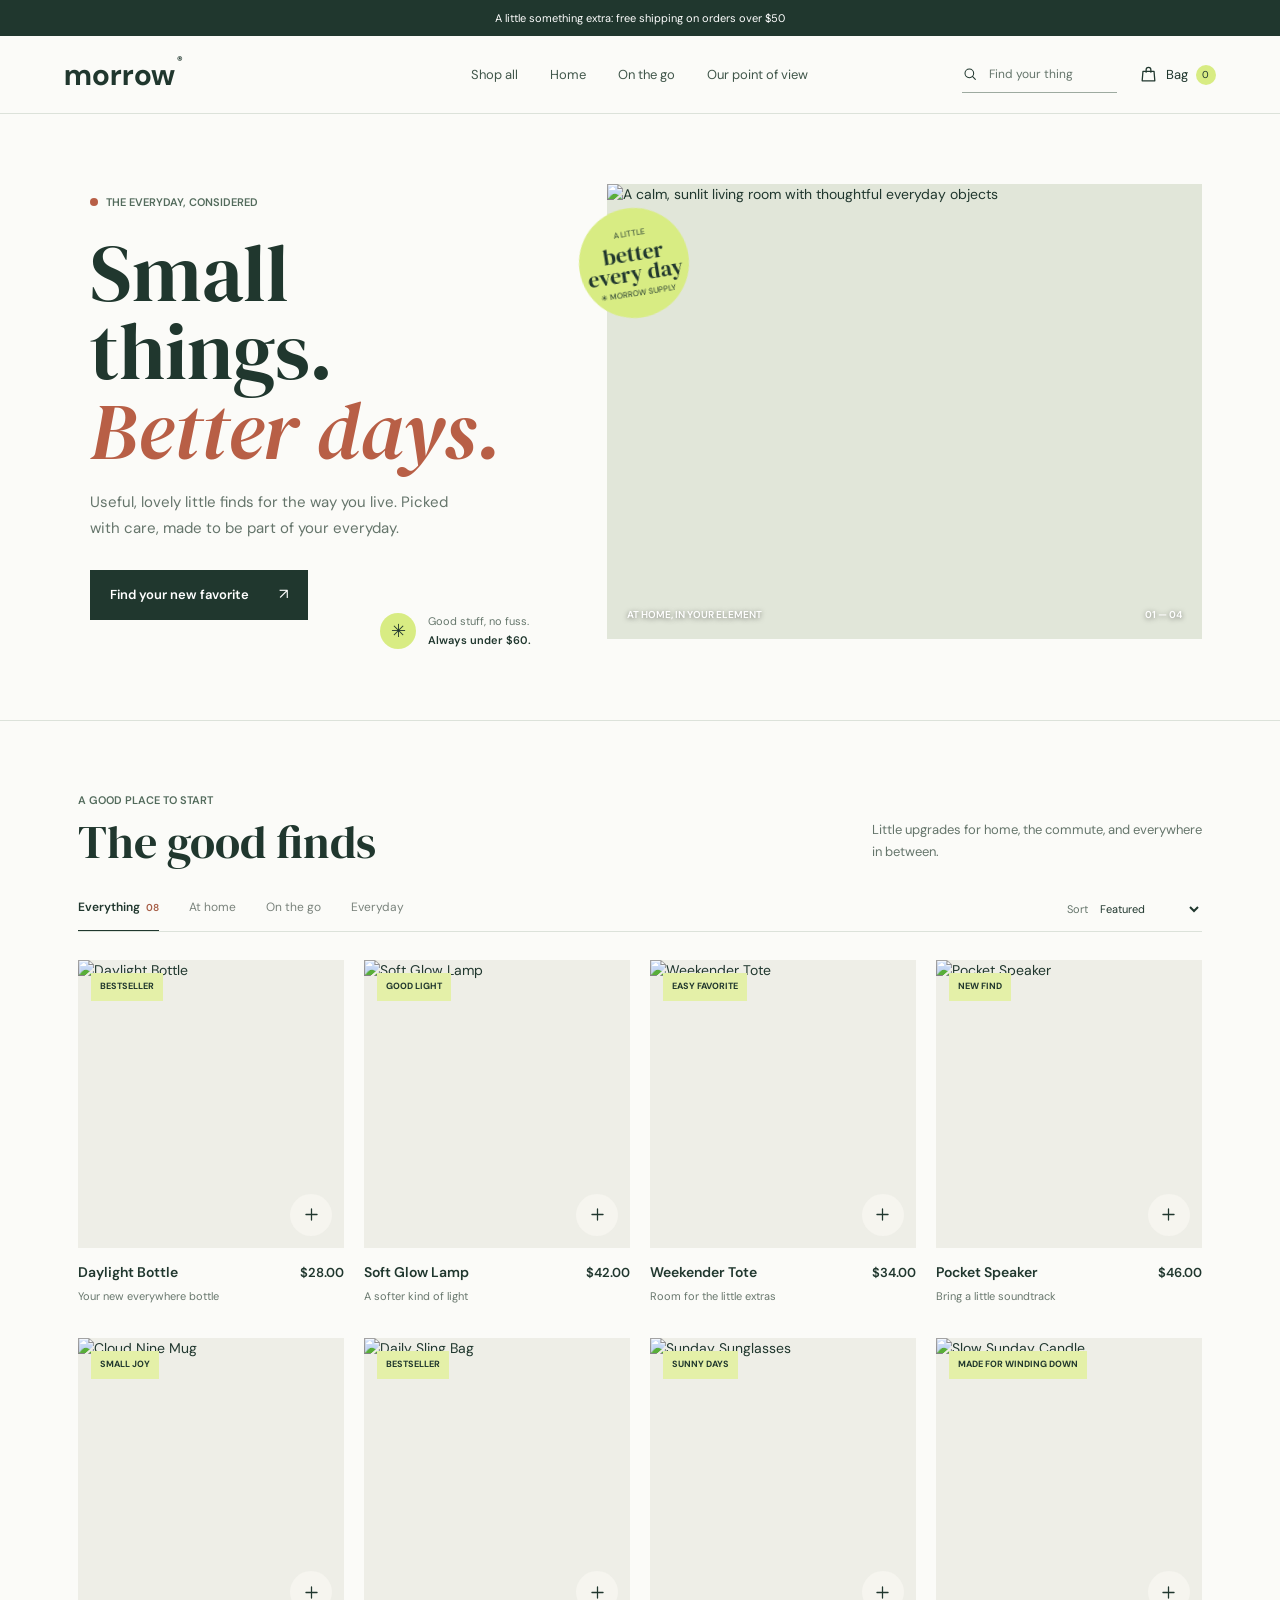
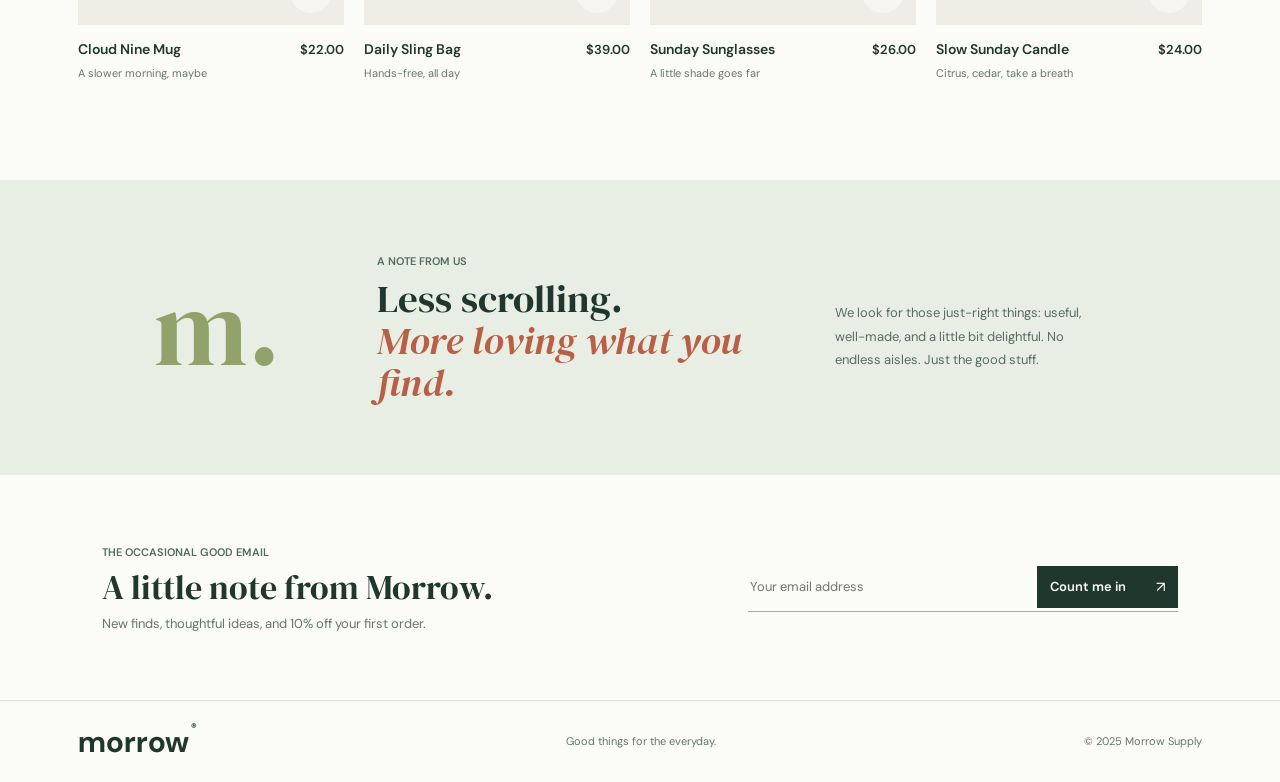
==== index.html @ 66569e4a "Add files via upload" ====
<!doctype html>
<html lang="en">
  <head>
    <meta charset="UTF-8" />
    <meta name="viewport" content="width=device-width, initial-scale=1.0" />
    <meta name="theme-color" content="#f6f5ef" />
    <meta name="description" content="Thoughtful finds for home, travel, and the everyday. Shop the little things that make a difference." />
    <title>Morrow Supply — Small things, better days</title>
    <link rel="preconnect" href="https://fonts.googleapis.com" />
    <link rel="preconnect" href="https://fonts.gstatic.com" crossorigin />
    <link href="https://fonts.googleapis.com/css2?family=DM+Sans:wght@400;500;600;700&family=DM+Serif+Display&display=swap" rel="stylesheet" />
    <link rel="stylesheet" href="styles.css" />
    <script src="app.js" defer></script>
  </head>
  <body>
    <div class="announcement">A little something extra: free shipping on orders over $50</div>

    <header class="site-header">
      <a class="wordmark" href="#top" aria-label="Morrow Supply home">morrow<span>®</span></a>
      <nav class="main-nav" aria-label="Main navigation">
        <a href="#shop">Shop all</a>
        <a href="#shop" data-nav-category="Home">Home</a>
        <a href="#shop" data-nav-category="Travel">On the go</a>
        <a href="#story">Our point of view</a>
      </nav>
      <div class="header-actions">
        <label class="search-box">
          <svg aria-hidden="true" viewBox="0 0 24 24"><circle cx="11" cy="11" r="6.5"></circle><path d="m16 16 4 4"></path></svg>
          <input id="search-input" type="search" placeholder="Find your thing" aria-label="Search products" />
        </label>
        <button class="cart-trigger" id="open-cart" type="button" aria-label="Open shopping bag">
          <svg aria-hidden="true" viewBox="0 0 24 24"><path d="M5 8h14l1 12H4L5 8Z"></path><path d="M9 9V6a3 3 0 0 1 6 0v3"></path></svg>
          <span>Bag</span><span class="cart-count" id="cart-count">0</span>
        </button>
      </div>
    </header>

    <main id="top">
      <section class="hero" aria-labelledby="hero-title">
        <div class="hero-copy">
          <span class="eyebrow"><span class="eyebrow-dot"></span> The everyday, considered</span>
          <h1 id="hero-title">Small things.<br /><em>Better days.</em></h1>
          <p>Useful, lovely little finds for the way you live. Picked with care, made to be part of your everyday.</p>
          <a class="button button-dark" href="#shop">Find your new favorite <span aria-hidden="true">↗</span></a>
          <div class="hero-note"><span class="note-mark">✳</span><span>Good stuff, no fuss.<br /><strong>Always under $60.</strong></span></div>
        </div>
        <div class="hero-image-wrap">
          <img class="hero-image" src="https://images.unsplash.com/photo-1618221195710-dd6b41faaea6?auto=format&fit=crop&w=1400&q=85" alt="A calm, sunlit living room with thoughtful everyday objects" />
          <div class="hero-image-label"><span>AT HOME, IN YOUR ELEMENT</span><span>01 — 04</span></div>
          <div class="hero-sticker" aria-label="A little better, every day"><span>A LITTLE</span><strong>better<br />every day</strong><span>✳ MORROW SUPPLY</span></div>
        </div>
      </section>

      <section class="shop-section" id="shop" aria-labelledby="shop-title">
        <div class="section-heading">
          <div><span class="eyebrow">A good place to start</span><h2 id="shop-title">The good finds</h2></div>
          <p>Little upgrades for home, the commute, and everywhere in between.</p>
        </div>
        <div class="shop-controls">
          <div class="category-tabs" role="group" aria-label="Filter by category">
            <button type="button" class="category-tab is-active" data-category="All">Everything <span>08</span></button>
            <button type="button" class="category-tab" data-category="Home">At home</button>
            <button type="button" class="category-tab" data-category="Travel">On the go</button>
            <button type="button" class="category-tab" data-category="Everyday">Everyday</button>
          </div>
          <label class="sort-control">Sort <select id="sort-select" aria-label="Sort products"><option value="featured">Featured</option><option value="price-low">Price: low to high</option><option value="price-high">Price: high to low</option></select></label>
        </div>
        <div class="product-grid" id="product-grid" aria-live="polite"></div>
        <p class="empty-state" id="empty-state" hidden>No finds match that search. Try another word?</p>
      </section>

      <section class="story-band" id="story">
        <div class="story-mark" aria-hidden="true">m.</div>
        <div class="story-copy"><span class="eyebrow">A note from us</span><h2>Less scrolling.<br /><em>More loving what you find.</em></h2></div>
        <p>We look for those just-right things: useful, well-made, and a little bit delightful. No endless aisles. Just the good stuff.</p>
      </section>

      <section class="newsletter" aria-labelledby="newsletter-title">
        <div><span class="eyebrow">The occasional good email</span><h2 id="newsletter-title">A little note from Morrow.</h2><p>New finds, thoughtful ideas, and 10% off your first order.</p></div>
        <form class="newsletter-form" id="newsletter-form"><label class="visually-hidden" for="email-input">Email address</label><input id="email-input" type="email" placeholder="Your email address" required /><button class="button button-dark" type="submit">Count me in <span aria-hidden="true">↗</span></button></form>
        <p class="newsletter-message" id="newsletter-message" aria-live="polite"></p>
      </section>
    </main>

    <footer class="site-footer"><a class="wordmark footer-wordmark" href="#top">morrow<span>®</span></a><p>Good things for the everyday.</p><span>© 2025 Morrow Supply</span></footer>

    <div class="overlay" id="overlay" hidden></div>
    <aside class="cart-drawer" id="cart-drawer" aria-labelledby="cart-title" aria-modal="true" role="dialog" hidden>
      <div class="cart-header"><div><span class="eyebrow">Your good finds</span><h2 id="cart-title">Your bag <span id="drawer-count">(0)</span></h2></div><button class="icon-button" id="close-cart" type="button" aria-label="Close shopping bag"><svg aria-hidden="true" viewBox="0 0 24 24"><path d="m6 6 12 12M18 6 6 18"></path></svg></button></div>
      <div class="shipping-note" id="shipping-note"></div>
      <div class="cart-items" id="cart-items"></div>
      <div class="cart-footer"><div class="subtotal-row"><span>Subtotal</span><strong id="cart-subtotal">$0.00</strong></div><p>Shipping and any applicable taxes are calculated at checkout.</p><button class="button button-dark checkout-button" id="checkout-button" type="button">Continue to checkout <span aria-hidden="true">↗</span></button><button class="continue-shopping" id="continue-shopping" type="button">Keep looking</button></div>
    </aside>
    <div class="toast" id="toast" role="status" aria-live="polite"></div>
  </body>
</html>
---- styles.css ----
:root {
  font-family: "DM Sans", sans-serif;
  color: #233b32;
  background: #f6f5ef;
  font-synthesis: none;
  text-rendering: optimizeLegibility;
  --ink: #233b32;
  --muted: #78827a;
  --paper: #f6f5ef;
  --line: #dedfd6;
  --lime: #d7ed86;
  --coral: #e67b61;
}

* { box-sizing: border-box; }
html { scroll-behavior: smooth; }
body { margin: 0; min-width: 320px; }
button, input, select { font: inherit; }
button, a, select { -webkit-tap-highlight-color: transparent; }
a { color: inherit; text-decoration: none; }
button { color: inherit; }
svg { width: 20px; height: 20px; fill: none; stroke: currentColor; stroke-width: 1.6; stroke-linecap: round; stroke-linejoin: round; }
.announcement { min-height: 31px; display: grid; place-items: center; padding: 6px 16px; background: var(--ink); color: #fff; font-size: 10px; letter-spacing: .08em; text-align: center; }
.site-header { position: sticky; top: 0; z-index: 7; height: 76px; max-width: 1440px; margin: auto; padding: 0 6.1%; display: grid; grid-template-columns: 1fr 1.4fr 1fr; align-items: center; border-bottom: 1px solid var(--line); background: var(--paper); }
.wordmark { font-size: 27px; font-weight: 700; letter-spacing: -.07em; width: fit-content; }
.wordmark span { font-size: 10px; vertical-align: top; margin-left: 2px; letter-spacing: 0; }
.main-nav { display: flex; justify-content: center; align-items: center; gap: clamp(16px, 2.5vw, 37px); white-space: nowrap; }
.main-nav a { font-size: 11px; color: #48584f; transition: color .2s ease; }
.main-nav a:hover { color: #a64f38; }
.header-actions { display: flex; align-items: center; justify-content: flex-end; gap: 20px; }
.search-box { display: flex; align-items: center; gap: 8px; padding: 8px 0; border-bottom: 1px solid #bdc3b9; }
.search-box svg { width: 16px; height: 16px; }
.search-box input { width: 106px; border: 0; outline: 0; background: transparent; font-size: 10px; }
.search-box input::placeholder { color: var(--muted); }
.cart-trigger { position: relative; display: flex; align-items: center; gap: 6px; border: 0; padding: 7px 0; background: none; cursor: pointer; font-size: 11px; }
.cart-trigger svg { width: 19px; height: 19px; }
.cart-count { display: grid; place-items: center; min-width: 16px; height: 16px; border-radius: 50%; background: var(--lime); font-size: 9px; }
.hero { max-width: 1440px; margin: auto; min-height: 535px; padding: 45px 6.1% 58px; display: grid; grid-template-columns: .88fr 1.12fr; align-items: center; gap: 5.5%; }
.hero-copy { position: relative; padding: 20px 0 30px 2.5%; animation: rise-in .7s both; }
.eyebrow { display: inline-flex; align-items: center; gap: 8px; color: #68766b; font-size: 9px; font-weight: 600; letter-spacing: .12em; text-transform: uppercase; }
.eyebrow-dot { width: 7px; height: 7px; border-radius: 50%; background: #e67b61; }
h1, h2, p { margin-top: 0; }
.hero h1 { margin: 20px 0 17px; font-family: "DM Serif Display", Georgia, serif; font-size: clamp(56px, 6.5vw, 88px); font-weight: 400; line-height: .96; letter-spacing: 0; }
h1 em, h2 em { color: #a65d46; font-weight: 400; }
.hero-copy > p { max-width: 350px; margin-bottom: 25px; color: #718077; font-size: 12px; line-height: 1.8; }
.button { display: inline-flex; align-items: center; justify-content: center; gap: 26px; min-height: 44px; padding: 0 17px; border: 0; cursor: pointer; font-size: 10px; font-weight: 600; transition: background .2s ease, transform .2s ease; }
.button:hover { transform: translateY(-2px); }
.button-dark { background: var(--ink); color: #fff; }
.button-dark:hover { background: #365447; }
.button span { font-size: 15px; font-weight: 400; }
.hero-note { position: absolute; right: 3%; bottom: 1%; display: flex; align-items: center; gap: 10px; color: #78827a; font-size: 9px; line-height: 1.7; }
.hero-note strong { color: var(--ink); font-weight: 600; }
.note-mark { display: grid; place-items: center; width: 31px; height: 31px; border-radius: 50%; background: var(--lime); color: var(--ink); font-size: 18px; }
.hero-image-wrap { position: relative; min-height: 410px; height: min(37vw, 455px); background: #d7d9c9; animation: rise-in .7s .12s both; }
.hero-image { width: 100%; height: 100%; position: absolute; inset: 0; object-fit: cover; object-position: center 54%; }
.hero-image-label { position: absolute; right: 17px; bottom: 13px; left: 17px; display: flex; justify-content: space-between; color: #fff; font-size: 8px; font-weight: 600; letter-spacing: .1em; text-shadow: 0 1px 5px #0008; }
.hero-sticker { position: absolute; top: 21px; left: -28px; width: 104px; height: 104px; display: flex; flex-direction: column; justify-content: center; align-items: center; border-radius: 50%; background: var(--lime); text-align: center; transform: rotate(-9deg); }
.hero-sticker > span { font-size: 6px; letter-spacing: .13em; }
.hero-sticker strong { margin: 4px 0; font-family: "DM Serif Display", Georgia, serif; font-size: 20px; font-weight: 400; line-height: .91; }
.shop-section { max-width: 1440px; margin: auto; padding: 52px 6.1% 90px; border-top: 1px solid var(--line); }
.section-heading { display: flex; justify-content: space-between; align-items: end; margin-bottom: 27px; }
.section-heading h2, .story-copy h2, .newsletter h2 { margin: 7px 0 0; font-family: "DM Serif Display", Georgia, serif; font-size: 39px; line-height: 1.06; font-weight: 400; }
.section-heading > p { max-width: 270px; margin: 0 0 3px; color: var(--muted); font-size: 10px; line-height: 1.7; }
.shop-controls { display: flex; justify-content: space-between; align-items: center; gap: 20px; margin-bottom: 23px; border-bottom: 1px solid var(--line); }
.category-tabs { display: flex; gap: 25px; overflow-x: auto; scrollbar-width: none; }
.category-tabs::-webkit-scrollbar { display: none; }
.category-tab { position: relative; flex: none; padding: 0 0 13px; border: 0; background: none; color: #7a837c; cursor: pointer; font-size: 10px; }
.category-tab.is-active { color: var(--ink); font-weight: 600; }
.category-tab.is-active::after { position: absolute; right: 0; bottom: -1px; left: 0; height: 2px; background: var(--ink); content: ""; }
.category-tab span { margin-left: 3px; color: #a65d46; font-size: 8px; }
.sort-control { display: flex; align-items: center; gap: 8px; flex: none; padding-bottom: 11px; color: var(--muted); font-size: 9px; }
.sort-control select { border: 0; outline: 0; background: transparent; color: var(--ink); cursor: pointer; font-size: 9px; }
.product-grid { display: grid; grid-template-columns: repeat(4, minmax(0, 1fr)); gap: 29px 16px; }
.product-card { min-width: 0; animation: rise-in .42s both; }
.product-image-wrap { position: relative; overflow: hidden; aspect-ratio: 1 / 1.12; background: #e7e5dc; }
.product-image { width: 100%; height: 100%; object-fit: cover; transition: transform .45s cubic-bezier(.2,.7,.2,1); }
.product-card:hover .product-image { transform: scale(1.045); }
.product-badge { position: absolute; top: 11px; left: 11px; padding: 6px 8px; background: var(--lime); color: var(--ink); font-size: 7px; font-weight: 700; letter-spacing: .09em; text-transform: uppercase; }
.quick-add { position: absolute; right: 10px; bottom: 10px; width: 36px; height: 36px; display: grid; place-items: center; border: 0; border-radius: 50%; background: #f6f5ef; cursor: pointer; transition: color .2s, background .2s, transform .2s; }
.quick-add:hover { background: var(--ink); color: #fff; transform: rotate(90deg); }
.quick-add svg { width: 17px; height: 17px; }
.product-info { display: flex; justify-content: space-between; gap: 8px; padding-top: 11px; }
.product-name { margin: 0; font-size: 11px; font-weight: 600; }
.product-description { margin: 4px 0 0; color: var(--muted); font-size: 9px; }
.product-price { flex: none; padding-top: 1px; font-size: 10px; font-weight: 600; }
.empty-state { padding: 46px 0; color: var(--muted); text-align: center; font-size: 12px; }
.story-band { min-height: 255px; display: grid; grid-template-columns: .6fr 1.4fr 1fr; align-items: center; gap: 5%; padding: 45px 12%; background: #e8ebdd; }
.story-mark { color: #c0cf8a; font-family: "DM Serif Display", Georgia, serif; font-size: 108px; line-height: 1; }
.story-copy h2 { font-size: 34px; }
.story-band > p { max-width: 260px; margin: 18px 0 0; color: #69776d; font-size: 10px; line-height: 1.85; }
.newsletter { position: relative; display: flex; justify-content: space-between; align-items: center; gap: 30px; max-width: 1440px; min-height: 200px; margin: auto; padding: 40px 8%; }
.newsletter h2 { font-size: 29px; }
.newsletter > div > p { margin: 8px 0 0; color: var(--muted); font-size: 10px; }
.newsletter-form { display: flex; min-width: min(430px, 45%); border-bottom: 1px solid #9fa99e; }
.newsletter-form input { flex: 1; min-width: 0; border: 0; outline: 0; background: transparent; font-size: 10px; }
.newsletter-form .button { align-self: center; min-height: 37px; padding: 0 13px; }
.newsletter-message { position: absolute; right: 8%; bottom: 17px; margin: 0; color: #56744d; font-size: 10px; }
.site-footer[hidden] { display: none; }
.checkout-page { max-width: 1280px; margin: auto; padding: 32px 6.1% 88px; }
.checkout-back { display: inline-flex; align-items: center; gap: 7px; padding: 4px 0; border: 0; background: none; color: #617067; cursor: pointer; font-size: 10px; }
.checkout-back svg { width: 16px; height: 16px; }
.checkout-heading { margin: 27px 0 28px; padding-bottom: 20px; border-bottom: 1px solid var(--line); }
.checkout-heading h1 { margin: 7px 0 0; font-family: "DM Serif Display", Georgia, serif; font-size: 43px; font-weight: 400; }
.checkout-layout { display: grid; grid-template-columns: minmax(0, 1fr) minmax(260px, 350px); align-items: start; gap: clamp(30px, 7vw, 90px); }
.checkout-form-section { padding: 0 0 25px; margin-bottom: 24px; border-bottom: 1px solid var(--line); }
.checkout-section-heading { display: flex; align-items: center; gap: 10px; margin-bottom: 18px; }
.checkout-section-heading > span { color: #a65d46; font-size: 9px; font-weight: 600; }
.checkout-section-heading h2 { margin: 0; font-family: "DM Serif Display", Georgia, serif; font-size: 22px; font-weight: 400; }
.checkout-field { display: grid; grid-template-columns: auto 1fr; align-items: center; gap: 6px 8px; color: #526258; font-size: 9px; }
.checkout-field input, .checkout-field select { grid-column: 1 / -1; width: 100%; min-height: 43px; padding: 0 11px; border: 1px solid #cfd3ca; border-radius: 0; outline-color: #83966a; background: #fff; color: var(--ink); font-size: 11px; }
.checkout-fields-grid { display: grid; grid-template-columns: repeat(2, minmax(0, 1fr)); gap: 15px 12px; }
.checkout-field.field-full { grid-column: 1 / -1; }
.field-optional { color: #899188; font-size: 8px; }
.payment-setup { display: flex; gap: 11px; padding: 15px; background: #e8ebdd; }
.payment-lock { width: 20px; height: 20px; flex: none; display: grid; place-items: center; border: 1px solid #899879; border-radius: 50%; color: #526258; font-size: 11px; }
.payment-setup strong { font-size: 10px; }
.payment-setup p { margin: 5px 0 0; color: #68766b; font-size: 9px; line-height: 1.6; }
.checkout-submit { width: 100%; justify-content: space-between; margin-top: 16px; }
.checkout-feedback { min-height: 15px; margin: 11px 0 0; color: #a64f38; font-size: 10px; line-height: 1.6; }
.checkout-summary { position: sticky; top: 100px; padding: 19px; border: 1px solid var(--line); background: #f9f8f3; }
.checkout-summary h2 { display: flex; align-items: baseline; justify-content: space-between; gap: 8px; margin: 0 0 14px; font-family: "DM Serif Display", Georgia, serif; font-size: 20px; font-weight: 400; }
.checkout-summary h2 span { color: var(--muted); font-family: "DM Sans", sans-serif; font-size: 8px; }
.checkout-items { max-height: 300px; overflow-y: auto; }
.checkout-item { display: grid; grid-template-columns: 48px 1fr auto; align-items: center; gap: 9px; padding: 10px 0; border-top: 1px solid var(--line); }
.checkout-item img { width: 48px; height: 54px; object-fit: cover; background: #e7e5dc; }
.checkout-item strong { display: block; font-size: 9px; }
.checkout-item span { display: block; margin-top: 4px; color: var(--muted); font-size: 8px; }
.checkout-item-price { color: var(--ink) !important; font-size: 9px !important; }
.checkout-totals { padding-top: 12px; border-top: 1px solid var(--line); }
.checkout-totals > div { display: flex; justify-content: space-between; gap: 10px; padding: 6px 0; color: #68766b; font-size: 9px; }
.checkout-totals .checkout-grand-total { margin-top: 7px; padding-top: 12px; border-top: 1px solid var(--line); color: var(--ink); font-size: 11px; }
.tax-note { margin: 7px 0 0; color: var(--muted); font-size: 8px; }
.checkout-continue { margin: 17px 0 0; }
.site-footer { min-height: 75px; display: flex; align-items: center; justify-content: space-between; padding: 15px 6.1%; border-top: 1px solid var(--line); }
.footer-wordmark { font-size: 22px; }
.site-footer p, .site-footer > span { margin: 0; color: var(--muted); font-size: 9px; }
.overlay { position: fixed; z-index: 8; inset: 0; background: #16261f70; animation: fade-in .2s ease; }
.cart-drawer { position: fixed; z-index: 9; top: 0; right: 0; bottom: 0; width: min(440px, 100%); display: flex; flex-direction: column; padding: 27px 28px 20px; background: var(--paper); box-shadow: -10px 0 40px #17251d12; animation: slide-in .26s ease both; }
.cart-drawer[hidden], .overlay[hidden] { display: none; }
.cart-header { display: flex; align-items: center; justify-content: space-between; padding-bottom: 18px; border-bottom: 1px solid var(--line); }
.cart-header h2 { margin: 5px 0 0; font-family: "DM Serif Display", Georgia, serif; font-size: 30px; font-weight: 400; }
.cart-header h2 span { color: var(--muted); font-family: "DM Sans", sans-serif; font-size: 11px; }
.icon-button { width: 35px; height: 35px; display: grid; place-items: center; border: 1px solid var(--line); border-radius: 50%; background: transparent; cursor: pointer; }
.icon-button svg { width: 17px; height: 17px; }
.shipping-note { padding: 14px 0; border-bottom: 1px solid var(--line); color: #627568; font-size: 10px; }
.shipping-track { height: 3px; margin-top: 9px; background: #dfe3d8; }
.shipping-track span { display: block; height: 100%; background: #a2bd5e; transition: width .25s ease; }
.cart-items { flex: 1; overflow-y: auto; }
.cart-empty { padding: 42px 10px; color: var(--muted); text-align: center; font-size: 11px; }
.cart-item { display: grid; grid-template-columns: 72px 1fr auto; gap: 12px; padding: 15px 0; border-bottom: 1px solid var(--line); }
.cart-item img { width: 72px; height: 84px; object-fit: cover; background: #e7e5dc; }
.cart-item-copy { display: flex; flex-direction: column; align-items: flex-start; padding: 3px 0; }
.cart-item-copy strong { font-size: 10px; }
.cart-item-copy > span { margin-top: 5px; color: var(--muted); font-size: 9px; }
.quantity-control { display: flex; align-items: center; gap: 12px; margin-top: auto; border: 1px solid var(--line); }
.quantity-control button { width: 24px; height: 23px; border: 0; background: transparent; cursor: pointer; }
.quantity-control span { min-width: 10px; text-align: center; font-size: 9px; }
.cart-item-price { padding-top: 3px; font-size: 10px; font-weight: 600; }
.cart-footer { padding-top: 15px; border-top: 1px solid var(--line); }
.subtotal-row { display: flex; justify-content: space-between; font-size: 12px; }
.subtotal-row strong { font-size: 13px; }
.cart-footer > p { margin: 9px 0 15px; color: var(--muted); font-size: 9px; }
.checkout-button { width: 100%; justify-content: space-between; }
.continue-shopping { display: block; margin: 12px auto 0; border: 0; background: none; cursor: pointer; color: var(--muted); font-size: 9px; text-decoration: underline; text-underline-offset: 3px; }
.toast { position: fixed; z-index: 12; right: 20px; bottom: 20px; max-width: calc(100vw - 40px); padding: 13px 17px; background: var(--ink); color: #fff; font-size: 10px; opacity: 0; pointer-events: none; transform: translateY(8px); transition: opacity .2s, transform .2s; }
.toast.is-visible { opacity: 1; transform: translateY(0); }
.visually-hidden { position: absolute; width: 1px; height: 1px; overflow: hidden; clip: rect(0, 0, 0, 0); white-space: nowrap; clip-path: inset(50%); }
@keyframes rise-in { from { opacity: 0; transform: translateY(12px); } to { opacity: 1; transform: translateY(0); } }
@keyframes fade-in { from { opacity: 0; } to { opacity: 1; } }
@keyframes slide-in { from { transform: translateX(100%); } to { transform: translateX(0); } }
@media (min-width: 1441px) { .hero-image-wrap { height: 455px; } }
@media (max-width: 900px) {
  .site-header { grid-template-columns: .8fr 1.4fr 1fr; padding: 0 4%; }
  .main-nav { gap: 15px; }
  .main-nav a { font-size: 9px; }
  .header-actions { gap: 12px; }
  .hero { padding-right: 5%; padding-left: 5%; gap: 4%; }
  .hero-image-wrap { min-height: 350px; }
  .hero-note { right: 0; }
  .shop-section { padding-right: 5%; padding-left: 5%; }
  .product-grid { grid-template-columns: repeat(3, minmax(0, 1fr)); }
  .story-band { padding-right: 7%; padding-left: 7%; }
  .checkout-page { padding-right: 5%; padding-left: 5%; }
  .checkout-layout { grid-template-columns: minmax(0, 1fr) minmax(230px, .75fr); gap: 25px; }
}
@media (max-width: 620px) {
  .announcement { min-height: 29px; font-size: 8px; }
  .site-header { height: auto; min-height: 67px; grid-template-columns: 1fr auto; gap: 0; padding: 0 20px; }
  .wordmark { font-size: 25px; }
  .main-nav { grid-row: 2; grid-column: 1 / -1; justify-content: flex-start; gap: 24px; overflow-x: auto; padding: 1px 0 13px; }
  .main-nav a { flex: none; font-size: 9px; }
  .header-actions { grid-row: 1; grid-column: 2; }
  .search-box { width: 30px; height: 34px; justify-content: center; border: 0; }
  .search-box input { position: absolute; top: 107px; right: 20px; left: 20px; z-index: 2; display: none; width: calc(100% - 40px); padding: 11px 12px; border: 1px solid var(--line); background: var(--paper); }
  .search-box:focus-within input { display: block; }
  .search-box input:not(:placeholder-shown) { display: block; }
  .cart-trigger span:nth-child(2) { display: none; }
  .hero { min-height: unset; grid-template-columns: 1fr; gap: 22px; padding: 43px 20px 45px; }
  .hero-copy { padding: 0 0 21px; }
  .hero h1 { margin: 15px 0 11px; font-size: 61px; }
  .hero-copy > p { max-width: 310px; margin-bottom: 19px; font-size: 11px; }
  .hero-note { right: 0; bottom: 0; font-size: 8px; }
  .note-mark { width: 27px; height: 27px; }
  .hero-image-wrap { min-height: 0; height: 67vw; max-height: 370px; }
  .hero-sticker { top: 13px; left: -9px; width: 82px; height: 82px; }
  .hero-sticker strong { font-size: 17px; }
  .shop-section { padding: 39px 20px 62px; }
  .section-heading { align-items: flex-start; flex-direction: column; gap: 9px; margin-bottom: 19px; }
  .section-heading h2 { font-size: 35px; }
  .section-heading > p { max-width: 290px; font-size: 9px; }
  .shop-controls { align-items: flex-end; gap: 8px; margin-right: -20px; }
  .category-tabs { gap: 19px; }
  .category-tab { padding-bottom: 11px; font-size: 9px; }
  .sort-control { margin-right: 20px; font-size: 0; }
  .sort-control select { max-width: 76px; font-size: 8px; }
  .product-grid { grid-template-columns: repeat(2, minmax(0, 1fr)); gap: 23px 11px; }
  .product-image-wrap { aspect-ratio: 1 / 1.18; }
  .product-badge { top: 7px; left: 7px; padding: 5px 6px; font-size: 6px; }
  .quick-add { right: 7px; bottom: 7px; width: 32px; height: 32px; }
  .product-name { font-size: 10px; }
  .product-description { font-size: 8px; }
  .product-price { font-size: 9px; }
  .story-band { min-height: 0; grid-template-columns: 45px 1fr; gap: 5px 17px; padding: 36px 22px 39px; }
  .story-mark { align-self: start; font-size: 68px; }
  .story-copy h2 { font-size: 27px; }
  .story-band > p { grid-column: 2; max-width: 300px; margin: 3px 0 0; font-size: 9px; }
  .newsletter { align-items: flex-start; flex-direction: column; gap: 20px; padding: 37px 22px 45px; }
  .newsletter h2 { font-size: 27px; }
  .newsletter-form { width: 100%; min-width: 0; min-height: 44px; }
  .newsletter-message { right: 22px; bottom: 18px; left: 22px; }
  .site-footer { min-height: 72px; padding: 14px 20px; }
  .footer-wordmark { font-size: 19px; }
  .site-footer p { display: none; }
  .site-footer > span { font-size: 8px; }
  .cart-drawer { padding: 21px 20px 16px; }
  .checkout-page { padding: 24px 20px 56px; }
  .checkout-heading { margin: 23px 0 20px; }
  .checkout-heading h1 { font-size: 37px; }
  .checkout-layout { grid-template-columns: 1fr; gap: 28px; }
  .checkout-summary { position: static; grid-row: 1; }
  .checkout-items { max-height: 230px; }
}
@media (prefers-reduced-motion: reduce) { *, *::before, *::after { scroll-behavior: auto !important; animation-duration: .01ms !important; animation-iteration-count: 1 !important; transition-duration: .01ms !important; } }

:root {
  color: #20372e;
  background: #fbfbf8;
  --ink: #20372e;
  --muted: #65756b;
  --paper: #fbfbf8;
  --line: #dce2da;
  --lime: #d8ec83;
  --coral: #b85f46;
}

body { color: var(--ink); background: var(--paper); font-size: 14px; line-height: 1.5; }
button, input, select { font-size: inherit; }
:focus-visible { outline: 2px solid #b85f46; outline-offset: 3px; }
.announcement { min-height: 36px; padding: 8px 16px; background: #20372e; font-size: 11px; letter-spacing: 0; }
.site-header { width: 100%; max-width: none; height: 78px; padding: 0 max(5%, calc((100% - 1280px) / 2)); background: var(--paper); }
.wordmark { font-size: 30px; letter-spacing: 0; }
.wordmark span { font-size: 11px; }
.main-nav { gap: clamp(18px, 2.5vw, 36px); }
.main-nav a { color: #40564a; font-size: 13px; }
.header-actions { gap: 22px; }
.search-box { gap: 9px; border-bottom-color: #9daaa0; }
.search-box input { width: 130px; font-size: 12px; }
.cart-trigger { gap: 8px; font-size: 13px; }
.cart-count { min-width: 20px; height: 20px; font-size: 10px; }
.hero { min-height: 590px; padding-top: 55px; padding-bottom: 65px; }
.hero-copy { padding-top: 22px; padding-bottom: 35px; }
.eyebrow { color: #536b5c; font-size: 11px; letter-spacing: 0; }
.eyebrow-dot { width: 8px; height: 8px; background: var(--coral); }
.hero h1 { margin: 22px 0 20px; font-size: 80px; line-height: .98; }
h1 em, h2 em { color: var(--coral); }
.hero-copy > p { max-width: 390px; margin-bottom: 28px; color: #65756b; font-size: 15px; line-height: 1.75; }
.button { min-height: 50px; padding: 0 20px; gap: 30px; font-size: 13px; }
.button-dark { background: var(--ink); }
.button-dark:hover { background: #385b49; }
.hero-note { gap: 12px; color: #66776c; font-size: 11px; }
.note-mark { width: 36px; height: 36px; background: var(--lime); }
.hero-image-wrap { min-height: 430px; height: 455px; background: #e1e6d9; }
.hero-image-label { right: 20px; bottom: 17px; left: 20px; font-size: 10px; letter-spacing: 0; }
.hero-sticker { top: 24px; width: 110px; height: 110px; background: var(--lime); }
.hero-sticker > span { font-size: 8px; letter-spacing: 0; }
.hero-sticker strong { font-size: 22px; }
.shop-section { padding-top: 68px; padding-bottom: 98px; }
.section-heading { margin-bottom: 32px; }
.section-heading h2, .story-copy h2, .newsletter h2 { font-size: 46px; line-height: 1.08; }
.section-heading > p { max-width: 330px; color: #65756b; font-size: 13px; line-height: 1.7; }
.shop-controls { margin-bottom: 28px; }
.category-tabs { gap: 30px; }
.category-tab { padding-bottom: 15px; font-size: 12px; }
.category-tab span { font-size: 10px; }
.sort-control, .sort-control select { font-size: 11px; }
.product-grid { gap: 34px 20px; }
.product-image-wrap { aspect-ratio: 1 / 1.08; background: #eeeee7; }
.product-badge { top: 13px; left: 13px; padding: 7px 9px; background: #e4f0a8; font-size: 9px; letter-spacing: 0; }
.quick-add { right: 12px; bottom: 12px; width: 42px; height: 42px; }
.quick-add:hover { background: var(--ink); }
.quick-add svg { width: 19px; height: 19px; }
.product-info { gap: 12px; padding-top: 14px; }
.product-name { font-size: 14px; }
.product-description { margin-top: 5px; color: #68776d; font-size: 11px; }
.product-price { font-size: 13px; }
.empty-state { padding: 58px 0; font-size: 14px; }
.story-band { min-height: 295px; background: #e9eee5; }
.story-mark { color: #91a36b; }
.story-copy h2 { font-size: 39px; }
.story-band > p { color: #596c60; font-size: 13px; line-height: 1.8; }
.newsletter { min-height: 225px; }
.newsletter h2 { font-size: 34px; }
.newsletter > div > p { color: #65756b; font-size: 13px; }
.newsletter-form { min-height: 50px; }
.newsletter-form input { font-size: 13px; }
.newsletter-form .button { min-height: 42px; }
.newsletter-message { font-size: 12px; }
.site-footer { min-height: 82px; }
.site-footer p, .site-footer > span { color: #65756b; font-size: 11px; }
.checkout-page { padding-top: 38px; padding-bottom: 96px; }
.checkout-back { gap: 9px; font-size: 12px; }
.checkout-heading { margin: 30px 0 34px; padding-bottom: 23px; }
.checkout-heading h1 { font-size: 48px; }
.checkout-layout { grid-template-columns: minmax(0, 1fr) minmax(300px, 370px); }
.checkout-form-section { padding-bottom: 29px; margin-bottom: 28px; }
.checkout-section-heading { gap: 12px; margin-bottom: 21px; }
.checkout-section-heading > span { font-size: 11px; }
.checkout-section-heading h2 { font-size: 25px; }
.checkout-field { gap: 7px 8px; color: #40564a; font-size: 11px; }
.checkout-field input, .checkout-field select { min-height: 48px; padding: 0 13px; border-color: #c9d1c8; background: #fff; font-size: 13px; }
.checkout-fields-grid { gap: 18px 14px; }
.field-optional { font-size: 10px; }
.payment-setup { gap: 13px; padding: 17px; background: #e9eee5; }
.payment-lock { width: 22px; height: 22px; font-size: 12px; }
.payment-setup strong { font-size: 12px; }
.payment-setup p { font-size: 11px; }
.checkout-submit { margin-top: 18px; }
.checkout-feedback { font-size: 12px; }
.checkout-summary { top: 100px; padding: 22px; border-color: #d4dcd2; background: #fff; }
.checkout-summary h2 { margin-bottom: 17px; font-size: 23px; }
.checkout-summary h2 span { font-size: 10px; }
.checkout-items { max-height: 340px; }
.checkout-item { grid-template-columns: 58px 1fr auto; gap: 11px; padding: 12px 0; }
.checkout-item img { width: 58px; height: 64px; }
.checkout-item strong { font-size: 11px; }
.checkout-item span { font-size: 10px; }
.checkout-item-price { font-size: 11px !important; }
.checkout-totals { padding-top: 14px; }
.checkout-totals > div { padding: 7px 0; font-size: 11px; }
.checkout-totals .checkout-grand-total { font-size: 13px; }
.tax-note { font-size: 10px; }
.checkout-continue { font-size: 11px; }
.cart-drawer { width: min(470px, 100%); padding: 30px; }
.cart-header h2 { font-size: 34px; }
.shipping-note { padding: 16px 0; font-size: 12px; }
.cart-item { grid-template-columns: 78px 1fr auto; gap: 14px; padding: 17px 0; }
.cart-item img { width: 78px; height: 90px; }
.cart-item-copy strong, .cart-item-price { font-size: 12px; }
.cart-item-copy > span { font-size: 11px; }
.quantity-control button { width: 27px; height: 26px; }
.quantity-control span { font-size: 11px; }
.subtotal-row { font-size: 14px; }
.subtotal-row strong { font-size: 15px; }
.cart-footer > p { font-size: 11px; }
.continue-shopping { font-size: 11px; }
.toast { padding: 15px 19px; font-size: 12px; }

@media (max-width: 900px) {
  .site-header { height: 74px; padding-right: 4%; padding-left: 4%; }
  .main-nav a { font-size: 11px; }
  .hero { min-height: 0; }
  .hero h1 { font-size: 62px; }
  .hero-image-wrap { height: 390px; min-height: 350px; }
  .section-heading h2 { font-size: 40px; }
  .story-copy h2 { font-size: 34px; }
  .checkout-layout { grid-template-columns: minmax(0, 1fr) minmax(250px, .75fr); gap: 25px; }
}

@media (max-width: 620px) {
  .announcement { min-height: 32px; font-size: 9px; }
  .site-header { min-height: 68px; padding: 0 20px; }
  .wordmark { font-size: 27px; }
  .main-nav { gap: 22px; }
  .main-nav a { font-size: 10px; }
  .search-box input { top: 110px; }
  .cart-trigger { font-size: 12px; }
  .hero { padding: 38px 20px 43px; }
  .hero-copy { padding-bottom: 25px; }
  .eyebrow { font-size: 9px; }
  .hero h1 { margin: 16px 0 13px; font-size: 56px; }
  .hero-copy > p { margin-bottom: 21px; font-size: 13px; }
  .button { min-height: 46px; font-size: 12px; }
  .hero-note { font-size: 9px; }
  .hero-image-wrap { height: 68vw; max-height: 370px; }
  .hero-image-label { right: 12px; left: 12px; font-size: 8px; }
  .hero-sticker { width: 88px; height: 88px; }
  .hero-sticker strong { font-size: 18px; }
  .shop-section { padding: 42px 20px 66px; }
  .section-heading h2 { font-size: 36px; }
  .section-heading > p { font-size: 11px; }
  .category-tabs { gap: 20px; }
  .category-tab { font-size: 10px; }
  .sort-control, .sort-control select { font-size: 9px; }
  .product-grid { gap: 25px 12px; }
  .product-badge { top: 8px; left: 8px; padding: 6px 7px; font-size: 7px; }
  .quick-add { right: 8px; bottom: 8px; width: 36px; height: 36px; }
  .product-info { gap: 6px; padding-top: 10px; }
  .product-name { font-size: 11px; }
  .product-description { font-size: 9px; }
  .product-price { font-size: 10px; }
  .story-band { grid-template-columns: 40px 1fr; gap: 5px 15px; padding: 34px 22px 38px; }
  .story-mark { font-size: 62px; }
  .story-copy h2 { font-size: 27px; }
  .story-band > p { font-size: 11px; }
  .newsletter { padding: 38px 22px 48px; }
  .newsletter h2 { font-size: 27px; }
  .newsletter > div > p { font-size: 11px; }
  .newsletter-form { min-height: 46px; }
  .newsletter-form input { font-size: 11px; }
  .site-footer { padding: 14px 20px; }
  .site-footer > span { font-size: 9px; }
  .cart-drawer { padding: 22px 20px 18px; }
  .checkout-page { padding: 25px 20px 58px; }
  .checkout-heading { margin: 24px 0 23px; }
  .checkout-heading h1 { font-size: 39px; }
  .checkout-layout { grid-template-columns: 1fr; gap: 28px; }
  .checkout-summary { grid-row: 1; padding: 17px; }
  .checkout-summary h2 { font-size: 21px; }
  .checkout-fields-grid { gap: 15px 10px; }
  .checkout-field { font-size: 10px; }
  .checkout-field input, .checkout-field select { min-height: 45px; font-size: 12px; }
}
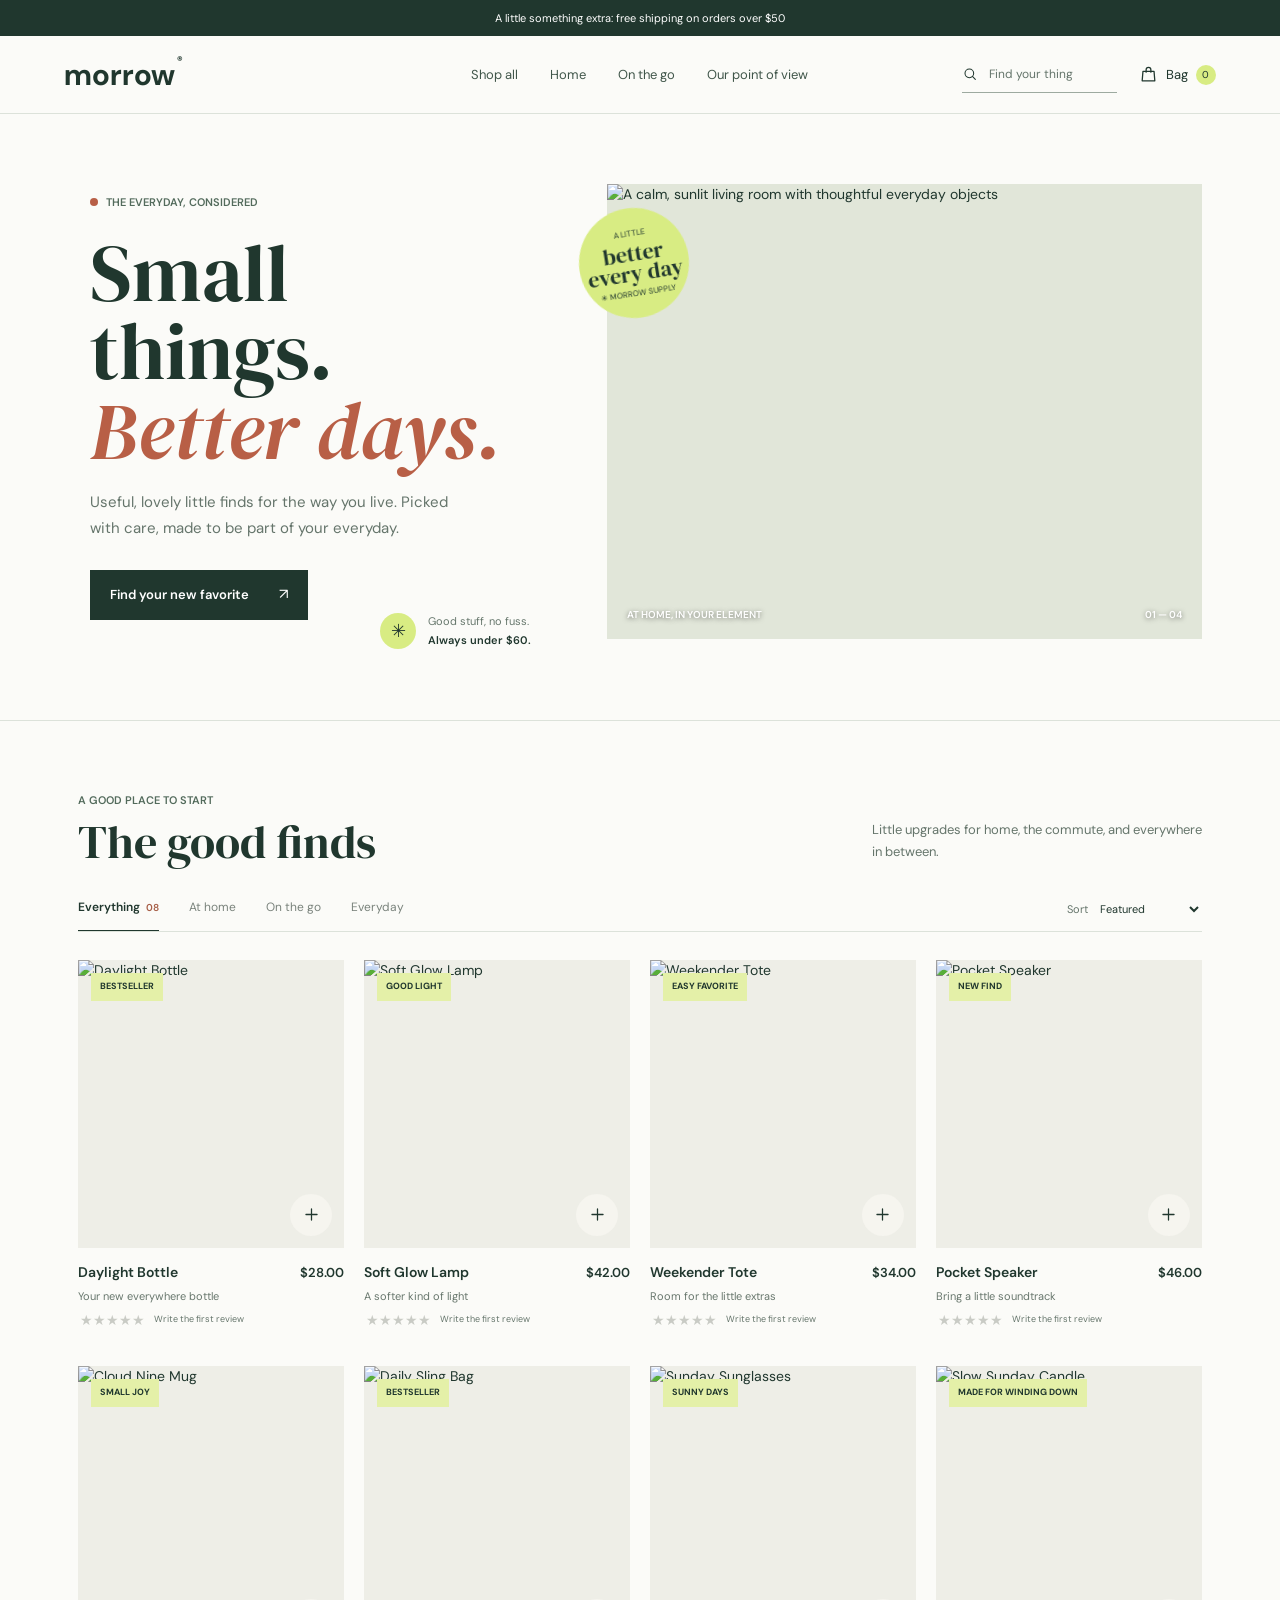
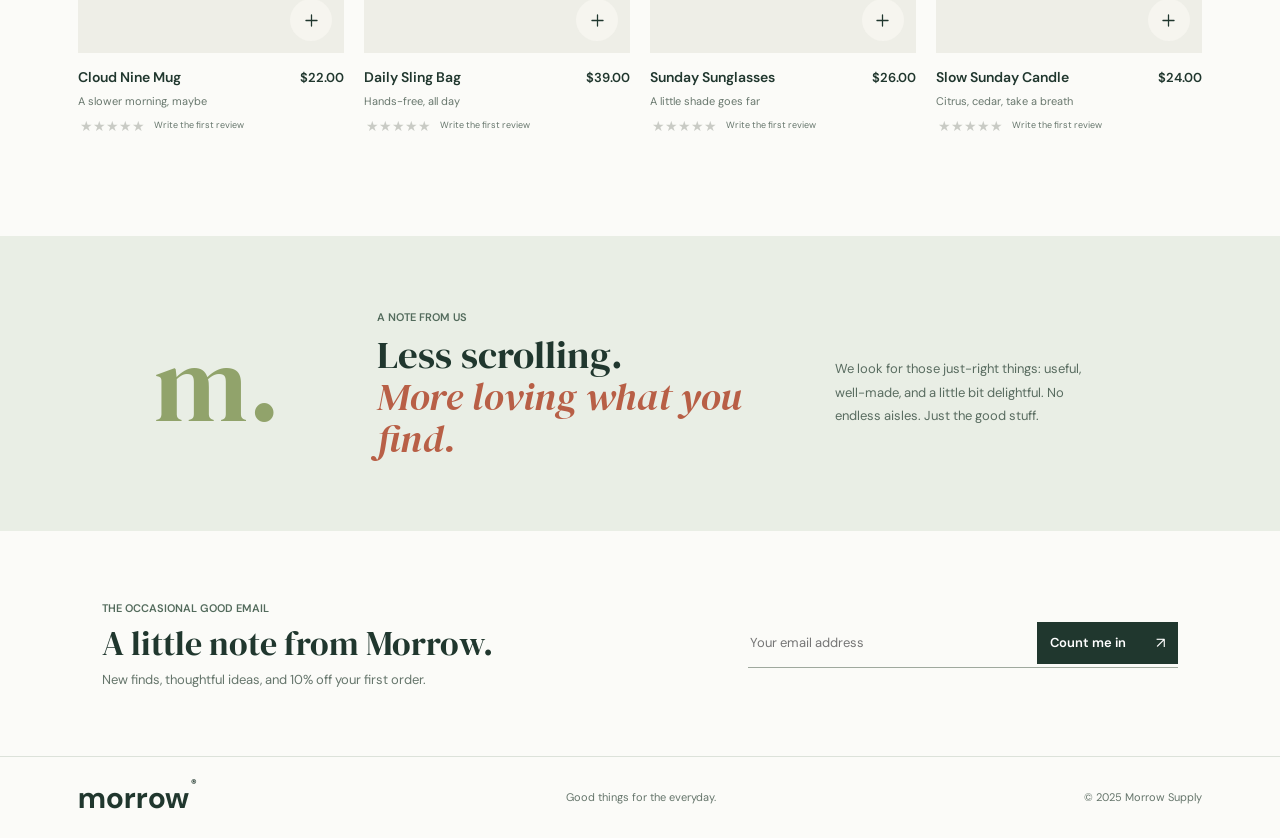
==== commit bfbfcc9a: "Add product rating and review system" ====
--- a/index.html
+++ b/index.html
@@ -11,6 +11,7 @@
     <link href="https://fonts.googleapis.com/css2?family=DM+Sans:wght@400;500;600;700&family=DM+Serif+Display&display=swap" rel="stylesheet" />
     <link rel="stylesheet" href="styles.css" />
     <script src="app.js" defer></script>
+    <script src="ratings.js" defer></script>
   </head>
   <body>
     <div class="announcement">A little something extra: free shipping on orders over $50</div>
--- a/styles.css
+++ b/styles.css
@@ -83,6 +83,38 @@
 .product-name { margin: 0; font-size: 11px; font-weight: 600; }
 .product-description { margin: 4px 0 0; color: var(--muted); font-size: 9px; }
 .product-price { flex: none; padding-top: 1px; font-size: 10px; font-weight: 600; }
+.product-rating { display: flex; align-items: center; gap: 7px; min-height: 24px; margin-top: 4px; }
+.rating-stars { display: inline-flex; gap: 1px; }
+.rating-star { padding: 2px; border: 0; background: linear-gradient(90deg, #a65d46 var(--rating-fill, 0%), #c9cbc5 var(--rating-fill, 0%)); background-clip: text; color: transparent; cursor: pointer; font: inherit; font-size: 14px; line-height: 1; -webkit-background-clip: text; }
+.rating-star:focus-visible { outline: 2px solid #83966a; outline-offset: 1px; }
+.rating-label { color: var(--muted); font-size: 9px; }
+.product-reviews-dialog { width: min(520px, calc(100% - 32px)); max-height: min(85vh, 760px); padding: 24px; border: 1px solid var(--line); background: #f9f8f3; color: var(--ink); }
+.product-reviews-dialog::backdrop { background: rgb(25 38 31 / 55%); }
+.reviews-header { display: flex; justify-content: space-between; align-items: start; gap: 16px; }
+.reviews-header h2 { margin: 5px 0 0; font-family: "DM Serif Display", Georgia, serif; font-size: 29px; font-weight: 400; }
+.reviews-close { flex: none; font-size: 22px; }
+.reviews-summary { margin-top: 18px; color: var(--ink); font-size: 12px; font-weight: 600; }
+.reviews-empty { margin: 18px 0; color: var(--muted); font-size: 11px; }
+.reviews-list { display: grid; gap: 0; max-height: 250px; overflow-y: auto; padding: 0; margin: 14px 0 0; list-style: none; }
+.product-review { padding: 13px 0; border-top: 1px solid var(--line); }
+.product-review-heading { display: flex; justify-content: space-between; gap: 12px; }
+.product-review-stars { color: #a65d46; font-size: 13px; letter-spacing: .04em; }
+.product-review-heading time { color: var(--muted); font-size: 9px; }
+.product-review > p { margin: 8px 0 0; color: #536258; font-size: 11px; line-height: 1.7; overflow-wrap: anywhere; }
+.review-form { padding-top: 18px; margin-top: 8px; border-top: 1px solid var(--line); }
+.review-form[hidden] { display: none; }
+.review-form h3 { margin: 0 0 12px; font-family: "DM Serif Display", Georgia, serif; font-size: 20px; font-weight: 400; }
+.review-rating-field { padding: 0; margin: 0 0 12px; border: 0; }
+.review-rating-field legend, .review-comment-label { color: #526258; font-size: 10px; }
+.review-rating-stars { display: flex; gap: 3px; margin-top: 5px; }
+.review-rating-stars button { padding: 0; border: 0; background: none; color: #b7bbb2; cursor: pointer; font-size: 23px; }
+.review-rating-stars button.is-selected { color: #a65d46; }
+.review-rating-stars button:focus-visible { outline: 2px solid #83966a; outline-offset: 2px; }
+.review-comment-label { display: grid; gap: 6px; }
+.review-comment-label textarea { width: 100%; padding: 10px; border: 1px solid #cfd3ca; border-radius: 0; outline-color: #83966a; background: #fff; color: var(--ink); font: inherit; font-size: 11px; resize: vertical; }
+.review-submit { margin-top: 12px; }
+.review-form-message, .review-purchase-note { min-height: 15px; margin: 9px 0 0; color: #56744d; font-size: 10px; line-height: 1.6; }
+.review-purchase-note { color: var(--muted); }
 .empty-state { padding: 46px 0; color: var(--muted); text-align: center; font-size: 12px; }
 .story-band { min-height: 255px; display: grid; grid-template-columns: .6fr 1.4fr 1fr; align-items: center; gap: 5%; padding: 45px 12%; background: #e8ebdd; }
 .story-mark { color: #c0cf8a; font-family: "DM Serif Display", Georgia, serif; font-size: 108px; line-height: 1; }
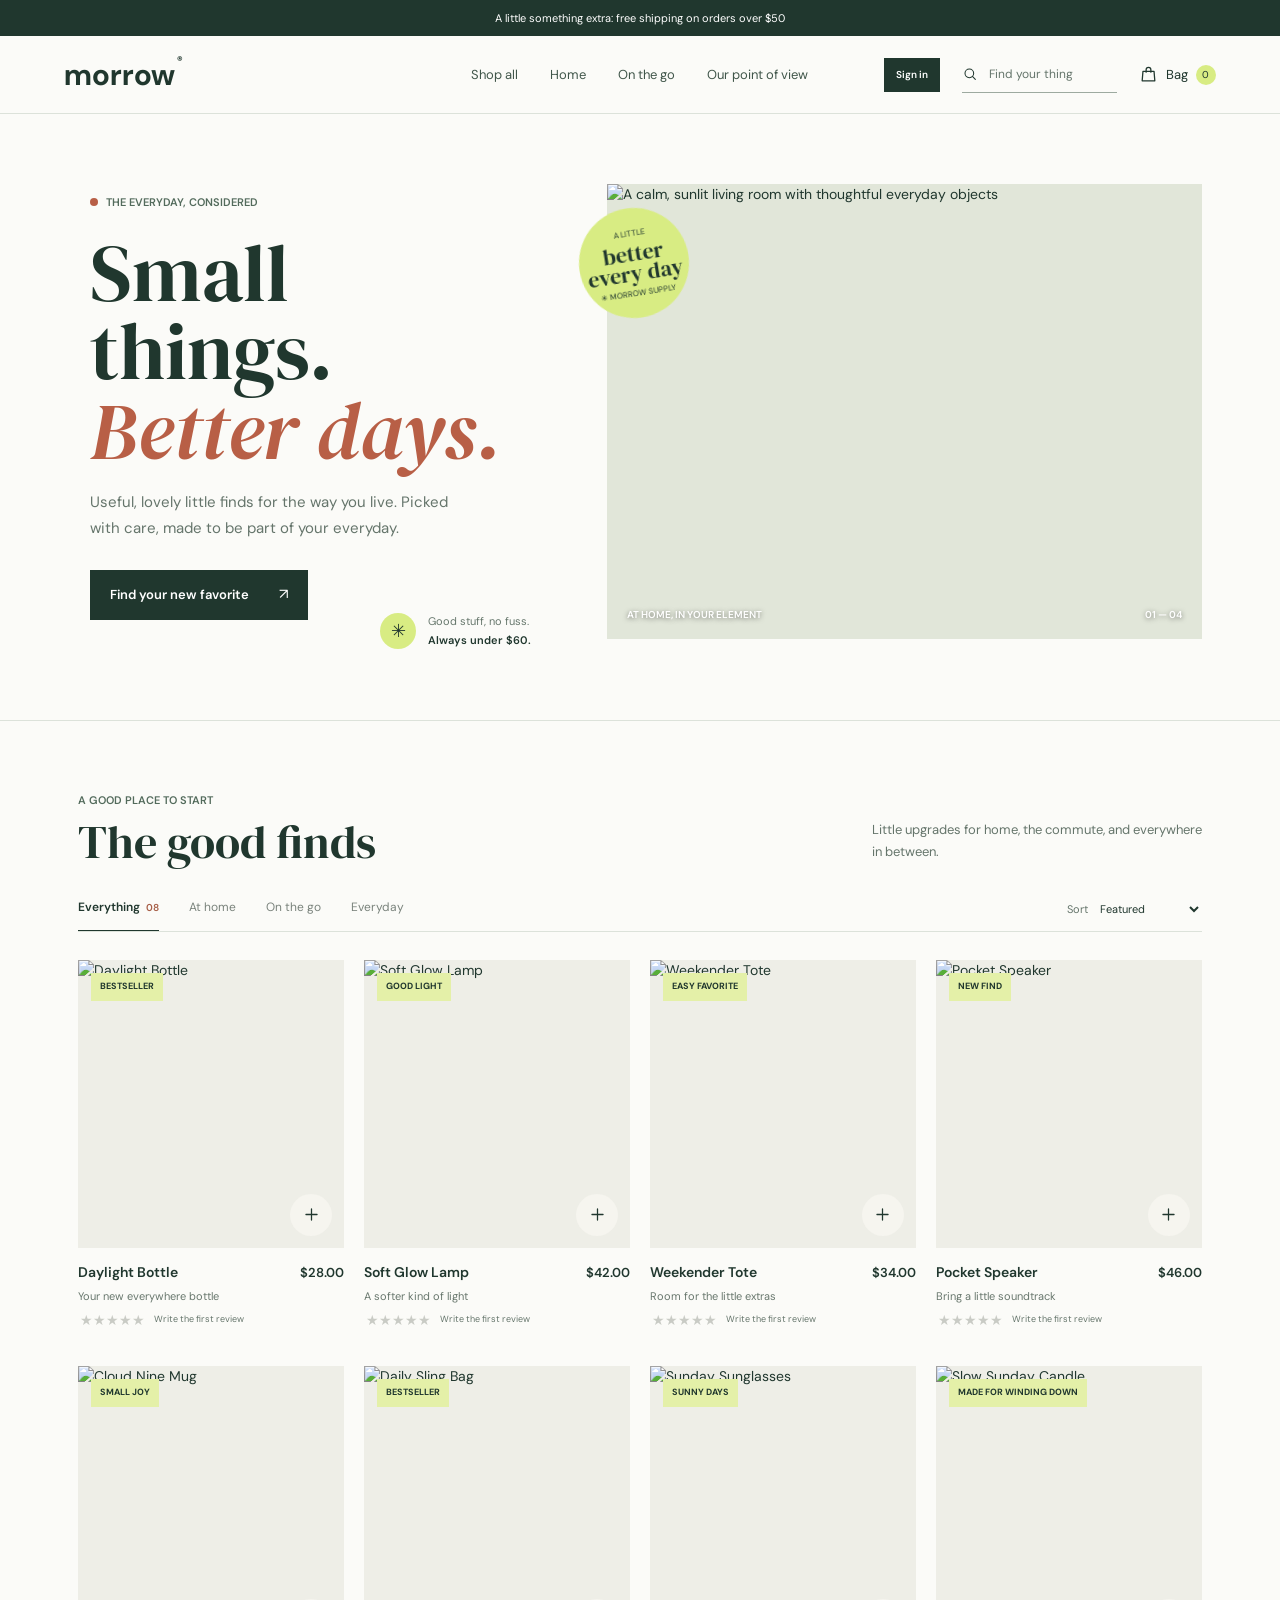
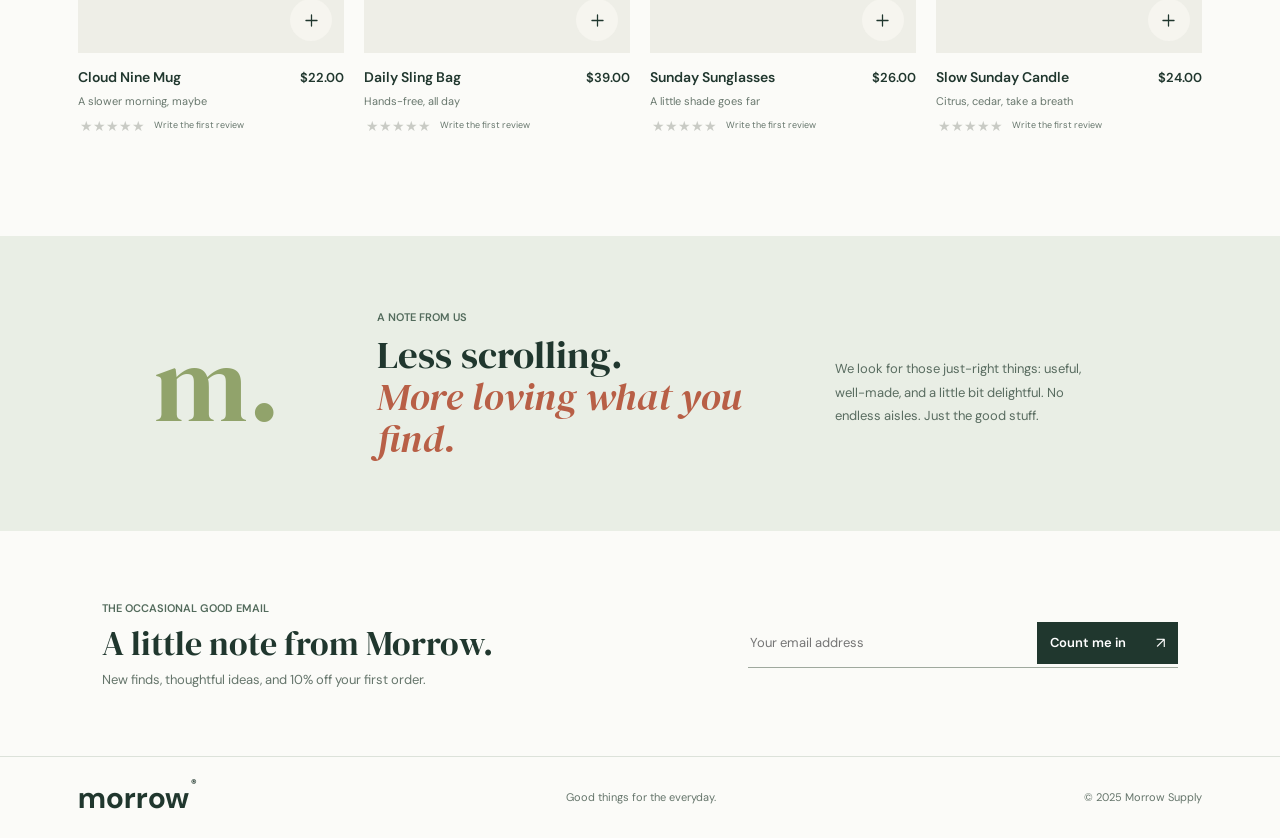
==== commit 0b4fa528: "Add account feature" ====
--- a/index.html
+++ b/index.html
@@ -25,6 +25,7 @@
         <a href="#story">Our point of view</a>
       </nav>
       <div class="header-actions">
+        <a class="account-sign-in" href="account.html">Sign in</a>
         <label class="search-box">
           <svg aria-hidden="true" viewBox="0 0 24 24"><circle cx="11" cy="11" r="6.5"></circle><path d="m16 16 4 4"></path></svg>
           <input id="search-input" type="search" placeholder="Find your thing" aria-label="Search products" />
--- a/styles.css
+++ b/styles.css
@@ -28,6 +28,8 @@
 .main-nav a { font-size: 11px; color: #48584f; transition: color .2s ease; }
 .main-nav a:hover { color: #a64f38; }
 .header-actions { display: flex; align-items: center; justify-content: flex-end; gap: 20px; }
+.account-sign-in { display: inline-flex; align-items: center; justify-content: center; min-height: 34px; padding: 0 12px; background: var(--ink); color: #fff; font-size: 10px; font-weight: 600; white-space: nowrap; transition: background .2s ease; }
+.account-sign-in:hover { background: #365447; }
 .search-box { display: flex; align-items: center; gap: 8px; padding: 8px 0; border-bottom: 1px solid #bdc3b9; }
 .search-box svg { width: 16px; height: 16px; }
 .search-box input { width: 106px; border: 0; outline: 0; background: transparent; font-size: 10px; }
@@ -114,6 +116,7 @@
 .review-comment-label textarea { width: 100%; padding: 10px; border: 1px solid #cfd3ca; border-radius: 0; outline-color: #83966a; background: #fff; color: var(--ink); font: inherit; font-size: 11px; resize: vertical; }
 .review-submit { margin-top: 12px; }
 .review-form-message, .review-purchase-note { min-height: 15px; margin: 9px 0 0; color: #56744d; font-size: 10px; line-height: 1.6; }
+.reviews-thanks { margin: 16px 0 0; color: #56744d; font-size: 12px; }
 .review-purchase-note { color: var(--muted); }
 .empty-state { padding: 46px 0; color: var(--muted); text-align: center; font-size: 12px; }
 .story-band { min-height: 255px; display: grid; grid-template-columns: .6fr 1.4fr 1fr; align-items: center; gap: 5%; padding: 45px 12%; background: #e8ebdd; }
@@ -148,11 +151,62 @@
 .payment-setup strong { font-size: 10px; }
 .payment-setup p { margin: 5px 0 0; color: #68766b; font-size: 9px; line-height: 1.6; }
 .checkout-submit { width: 100%; justify-content: space-between; margin-top: 16px; }
+.checkout-demo-fill { min-height: 38px; margin-top: 14px; padding: 0 12px; border: 1px solid #aeb8ac; background: transparent; color: var(--ink); }
+.checkout-demo-fill:hover { background: #e8ebdd; }
+.checkout-demo-message { min-height: 14px; margin: 6px 0 0; color: #56744d; font-size: 9px; }
 .checkout-feedback { min-height: 15px; margin: 11px 0 0; color: #a64f38; font-size: 10px; line-height: 1.6; }
+.account-page { min-height: calc(100vh - 190px); display: grid; place-items: center; padding: 52px 20px 72px; }
+.account-card { width: min(100%, 480px); padding: clamp(24px, 6vw, 42px); border: 1px solid var(--line); background: #f9f8f3; }
+.account-card h1 { margin: 14px 0 8px; font-family: "DM Serif Display", Georgia, serif; font-size: clamp(34px, 6vw, 43px); font-weight: 400; line-height: 1.08; }
+.account-intro { margin: 0; color: var(--muted); font-size: 11px; line-height: 1.7; }
+.account-mode-switch { display: grid; grid-template-columns: 1fr 1fr; gap: 5px; padding: 4px; margin-top: 24px; background: #e8ebdd; }
+.account-mode-switch button { min-height: 38px; border: 0; background: transparent; color: #68766b; cursor: pointer; font-size: 10px; }
+.account-mode-switch button.is-active { background: #fff; color: var(--ink); font-weight: 600; }
+.account-form { display: grid; gap: 14px; margin-top: 20px; }
+.account-field { display: grid; gap: 6px; color: #526258; font-size: 10px; }
+.account-field[hidden] { display: none; }
+.account-field input { width: 100%; min-height: 43px; padding: 0 11px; border: 1px solid #cfd3ca; border-radius: 0; outline-color: #83966a; background: #fff; color: var(--ink); font-size: 11px; }
+.account-reset { justify-self: end; padding: 0; border: 0; background: none; color: #536b5c; cursor: pointer; font-size: 9px; text-decoration: underline; }
+.account-submit { width: 100%; justify-content: space-between; }
+.account-message, .account-setup-message { min-height: 15px; margin: 0; color: #56744d; font-size: 10px; line-height: 1.65; }
+.account-message.is-error, .account-setup-message { color: #a64f38; }
+.account-setup-message { padding: 12px; margin-top: 16px; background: #f5e9e3; }
+.account-setup-message[hidden] { display: none; }
+.account-privacy-note { margin: 16px 0 0; color: var(--muted); font-size: 9px; line-height: 1.6; }
+.account-status { display: grid; gap: 6px; padding: 13px; margin-top: 18px; background: #e8ebdd; }
+.account-status[hidden] { display: none; }
+.account-status strong { font-size: 11px; }
+.account-status > span { color: var(--muted); font-size: 10px; }
+.account-status .continue-shopping { justify-self: start; margin-top: 3px; }
+.account-form button:disabled, .account-mode-switch button:disabled { cursor: not-allowed; opacity: .6; }
+.order-confirmation { max-width: 760px; min-height: calc(100vh - 180px); display: grid; place-items: center; margin: auto; padding: 52px 22px 72px; }
+.order-confirmation-card { width: 100%; padding: clamp(24px, 6vw, 52px); border: 1px solid var(--line); background: #f9f8f3; }
+.order-confirmation-mark { width: 44px; height: 44px; display: grid; place-items: center; margin-top: 24px; border-radius: 50%; background: #e8ebdd; color: #365447; font-size: 24px; }
+.order-confirmation-card h1 { margin: 18px 0 10px; font-family: "DM Serif Display", Georgia, serif; font-size: clamp(34px, 6vw, 48px); font-weight: 400; line-height: 1.08; }
+.order-confirmation-message { margin: 0; color: var(--muted); font-size: 12px; line-height: 1.7; }
+.order-confirmation-number { margin: 22px 0 0; color: #68766b; font-size: 10px; font-weight: 600; letter-spacing: .06em; text-transform: uppercase; }
+.order-confirmation-items { margin-top: 14px; border-top: 1px solid var(--line); }
+.order-confirmation-item, .order-confirmation-total > div { display: flex; justify-content: space-between; gap: 16px; padding: 12px 0; border-bottom: 1px solid var(--line); font-size: 11px; }
+.order-confirmation-item strong, .order-confirmation-total strong { flex: none; font-weight: 600; }
+.order-confirmation-quantity { color: var(--muted); }
+.order-confirmation-total { padding-top: 6px; }
+.order-confirmation-total > div { padding: 8px 0; border: 0; color: var(--muted); }
+.order-confirmation-total .order-confirmation-grand-total { margin-top: 5px; padding-top: 13px; border-top: 1px solid var(--line); color: var(--ink); font-size: 14px; }
+.order-confirmation-demo { margin: 18px 0; padding: 12px; background: #e8ebdd; color: #536258; font-size: 10px; line-height: 1.65; }
+.order-confirmation-card > .button { width: 100%; justify-content: space-between; }
 .checkout-summary { position: sticky; top: 100px; padding: 19px; border: 1px solid var(--line); background: #f9f8f3; }
 .checkout-summary h2 { display: flex; align-items: baseline; justify-content: space-between; gap: 8px; margin: 0 0 14px; font-family: "DM Serif Display", Georgia, serif; font-size: 20px; font-weight: 400; }
 .checkout-summary h2 span { color: var(--muted); font-family: "DM Sans", sans-serif; font-size: 8px; }
 .checkout-items { max-height: 300px; overflow-y: auto; }
+.promo-code-box { padding: 14px 0; border-top: 1px solid var(--line); }
+.promo-code-box > label { display: block; margin-bottom: 7px; color: #526258; font-size: 9px; font-weight: 600; }
+.promo-code-controls { display: flex; gap: 7px; }
+.promo-code-controls input { flex: 1; min-width: 0; height: 37px; padding: 0 9px; border: 1px solid #cfd3ca; border-radius: 0; outline-color: #83966a; background: #fff; color: var(--ink); font-size: 10px; }
+.promo-code-apply { min-height: 37px; padding: 0 11px; border: 1px solid #aeb8ac; background: transparent; color: var(--ink); }
+.promo-code-apply:hover { background: #e8ebdd; }
+.promo-code-hint, .promo-code-message { min-height: 12px; margin: 6px 0 0; color: var(--muted); font-size: 8px; }
+.promo-code-message.is-success { color: #56744d; }
+.promo-code-box[hidden], .checkout-totals [hidden], .order-confirmation-total [hidden] { display: none; }
 .checkout-item { display: grid; grid-template-columns: 48px 1fr auto; align-items: center; gap: 9px; padding: 10px 0; border-top: 1px solid var(--line); }
 .checkout-item img { width: 48px; height: 54px; object-fit: cover; background: #e7e5dc; }
 .checkout-item strong { display: block; font-size: 9px; }
@@ -412,6 +466,8 @@
   .announcement { min-height: 32px; font-size: 9px; }
   .site-header { min-height: 68px; padding: 0 20px; }
   .wordmark { font-size: 27px; }
+  .header-actions { gap: 9px; }
+  .account-sign-in { min-height: 32px; padding: 0 9px; font-size: 9px; }
   .main-nav { gap: 22px; }
   .main-nav a { font-size: 10px; }
   .search-box input { top: 110px; }
